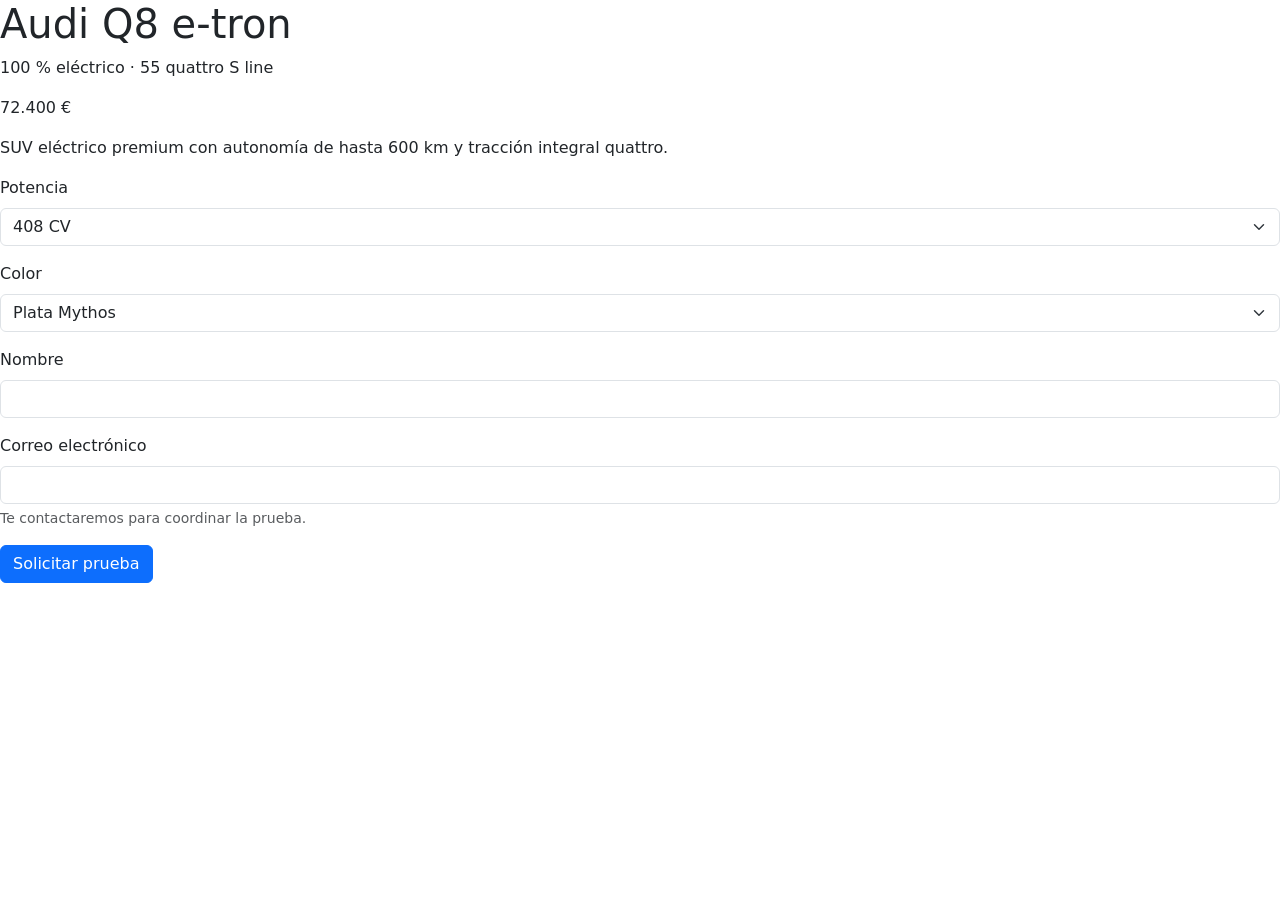
==== carShop/coche.html @ 6aa5308c "pagina del coche" ====
<!doctype html>
<html lang="es">
<head>
	<meta charset="utf-8">
	<meta name="viewport" content="width=device-width, initial-scale=1">
	<title>Audi Q8 e-tron | Car Shop</title>
	<link rel="stylesheet" href="scss/coche.css">
</head>
<body>
	<h1>Audi Q8 e-tron</h1>
	<p>100 % eléctrico · 55 quattro S line</p>
	<p>72.400 €</p>
	<p>SUV eléctrico premium con autonomía de hasta 600 km y tracción integral quattro.</p>

	<form>
		<div class="mb-3">
			<label for="potencia" class="form-label">Potencia</label>
			<select class="form-select" id="potencia" name="potencia">
				<option selected>408 CV</option>
				<option>340 CV</option>
				<option>503 CV</option>
			</select>
		</div>

		<div class="mb-3">
			<label for="color" class="form-label">Color</label>
			<select class="form-select" id="color" name="color">
				<option selected>Plata Mythos</option>
				<option>Negro Mito</option>
				<option>Gris Daytona</option>
				<option>Blanco Glaciar</option>
			</select>
		</div>

		<div class="mb-3">
			<label for="nombre" class="form-label">Nombre</label>
			<input class="form-control" id="nombre" name="nombre" type="text" required>
		</div>

		<div class="mb-3">
			<label for="correo" class="form-label">Correo electrónico</label>
			<input class="form-control" id="correo" name="correo" type="email" aria-describedby="ayuda-correo" required>
			<div class="form-text" id="ayuda-correo">Te contactaremos para coordinar la prueba.</div>
		</div>

		<button class="btn btn-primary" type="submit">Solicitar prueba</button>
	</form>
</body>
</html>
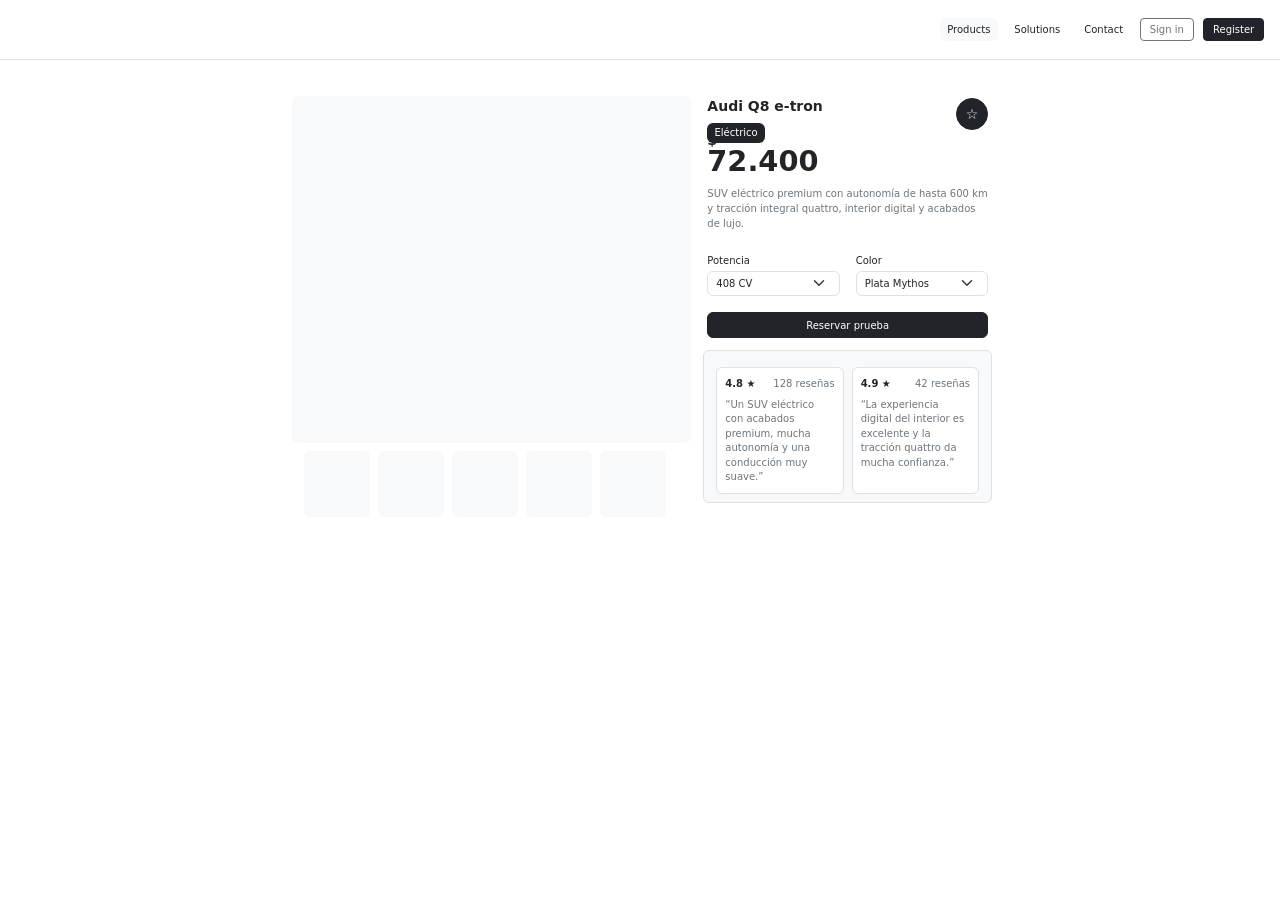
==== commit 8600f35c: "unifica estilos de las páginas de la tienda Co-authored-by: Copilot <223556219+Copilot@users.noreply" ====
--- a/carShop/coche.html
+++ b/carShop/coche.html
@@ -4,46 +4,89 @@
 	<meta charset="utf-8">
 	<meta name="viewport" content="width=device-width, initial-scale=1">
 	<title>Audi Q8 e-tron | Car Shop</title>
-	<link rel="stylesheet" href="scss/coche.css">
+	<link rel="stylesheet" href="scss/miestilo.css">
 </head>
-<body>
-	<h1>Audi Q8 e-tron</h1>
-	<p>100 % eléctrico · 55 quattro S line</p>
-	<p>72.400 €</p>
-	<p>SUV eléctrico premium con autonomía de hasta 600 km y tracción integral quattro.</p>
+<body class="car-detail-page">
+	<header class="d-flex justify-content-end align-items-center">
+		<nav class="d-flex align-items-center" aria-label="Navegación principal">
+			<p>Products</p>
+			<p>Solutions</p>
+			<p>Contact</p>
+			<button class="btn btn-outline-secondary btn-sm" type="button">Sign in</button>
+			<button class="btn btn-dark btn-sm" type="button">Register</button>
+		</nav>
+	</header>
 
-	<form>
-		<div class="mb-3">
-			<label for="potencia" class="form-label">Potencia</label>
-			<select class="form-select" id="potencia" name="potencia">
-				<option selected>408 CV</option>
-				<option>340 CV</option>
-				<option>503 CV</option>
-			</select>
+	<main class="container car-detail-content">
+		<div class="row g-3 car-detail-layout">
+			<section class="col-12 col-md-7 car-gallery" aria-label="Galería del Audi Q8 e-tron">
+				<div class="car-gallery-main" aria-hidden="true"></div>
+				<div class="d-flex gap-2 car-gallery-thumbnails">
+					<span class="car-gallery-thumbnail" aria-hidden="true"></span>
+					<span class="car-gallery-thumbnail" aria-hidden="true"></span>
+					<span class="car-gallery-thumbnail" aria-hidden="true"></span>
+					<span class="car-gallery-thumbnail" aria-hidden="true"></span>
+					<span class="car-gallery-thumbnail" aria-hidden="true"></span>
+				</div>
+			</section>
+
+			<section class="col-12 col-md-5 car-details" aria-labelledby="car-title">
+				<div class="d-flex justify-content-between align-items-start">
+					<div>
+						<h1 class="h4 mb-1" id="car-title">Audi Q8 e-tron</h1>
+						<span class="badge text-bg-dark">Eléctrico</span>
+					</div>
+					<button class="btn btn-dark rounded-circle car-favorite" type="button" aria-label="Guardar Audi Q8 e-tron">☆</button>
+				</div>
+
+				<p class="car-price mb-2"><span class="car-price-currency">$</span>72.400</p>
+				<p class="text-secondary car-description">SUV eléctrico premium con autonomía de hasta 600 km y tracción integral quattro, interior digital y acabados de lujo.</p>
+
+				<form action="#" method="post">
+					<div class="row g-3">
+						<div class="col-6">
+							<label class="form-label" for="potencia">Potencia</label>
+							<select class="form-select" id="potencia" name="potencia">
+								<option selected>408 CV</option>
+								<option>340 CV</option>
+								<option>503 CV</option>
+							</select>
+						</div>
+						<div class="col-6">
+							<label class="form-label" for="color">Color</label>
+							<select class="form-select" id="color" name="color">
+								<option selected>Plata Mythos</option>
+								<option>Negro Mito</option>
+								<option>Gris Daytona</option>
+								<option>Blanco Glaciar</option>
+							</select>
+						</div>
+					</div>
+					<button class="btn btn-dark w-100 mt-3" type="submit">Reservar prueba</button>
+				</form>
+
+				<div class="row g-2 car-reviews" aria-label="Opiniones de clientes">
+					<article class="col-6">
+						<div class="car-review h-100">
+							<div class="d-flex justify-content-between">
+								<strong>4.8 ★</strong>
+								<span>128 reseñas</span>
+							</div>
+							<p>“Un SUV eléctrico con acabados premium, mucha autonomía y una conducción muy suave.”</p>
+						</div>
+					</article>
+					<article class="col-6">
+						<div class="car-review h-100">
+							<div class="d-flex justify-content-between">
+								<strong>4.9 ★</strong>
+								<span>42 reseñas</span>
+							</div>
+							<p>“La experiencia digital del interior es excelente y la tracción quattro da mucha confianza.”</p>
+						</div>
+					</article>
+				</div>
+			</section>
 		</div>
-
-		<div class="mb-3">
-			<label for="color" class="form-label">Color</label>
-			<select class="form-select" id="color" name="color">
-				<option selected>Plata Mythos</option>
-				<option>Negro Mito</option>
-				<option>Gris Daytona</option>
-				<option>Blanco Glaciar</option>
-			</select>
-		</div>
-
-		<div class="mb-3">
-			<label for="nombre" class="form-label">Nombre</label>
-			<input class="form-control" id="nombre" name="nombre" type="text" required>
-		</div>
-
-		<div class="mb-3">
-			<label for="correo" class="form-label">Correo electrónico</label>
-			<input class="form-control" id="correo" name="correo" type="email" aria-describedby="ayuda-correo" required>
-			<div class="form-text" id="ayuda-correo">Te contactaremos para coordinar la prueba.</div>
-		</div>
-
-		<button class="btn btn-primary" type="submit">Solicitar prueba</button>
-	</form>
+	</main>
 </body>
 </html>
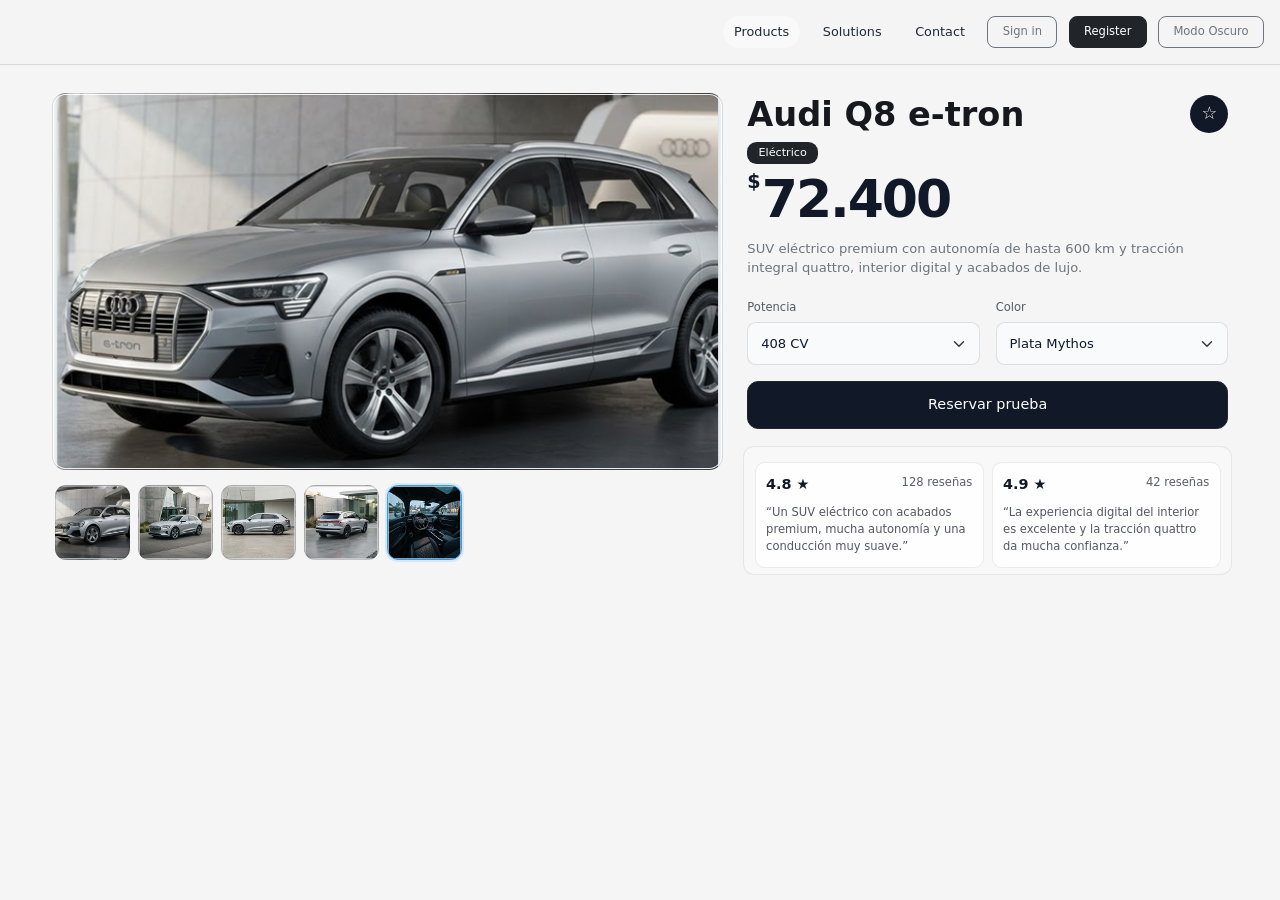
==== commit 411ed3a4: "Todo terminado" ====
--- a/carShop/coche.html
+++ b/carShop/coche.html
@@ -4,7 +4,7 @@
 	<meta charset="utf-8">
 	<meta name="viewport" content="width=device-width, initial-scale=1">
 	<title>Audi Q8 e-tron | Car Shop</title>
-	<link rel="stylesheet" href="scss/miestilo.css">
+	<link rel="stylesheet" href="css/miestilo.css">
 </head>
 <body class="car-detail-page">
 	<header class="d-flex justify-content-end align-items-center">
@@ -14,19 +14,20 @@
 			<p>Contact</p>
 			<button class="btn btn-outline-secondary btn-sm" type="button">Sign in</button>
 			<button class="btn btn-dark btn-sm" type="button">Register</button>
+			<button class="btn btn-outline-secondary btn-sm" id="theme-toggle" type="button" aria-pressed="false">Modo Oscuro</button>
 		</nav>
 	</header>
 
 	<main class="container car-detail-content">
 		<div class="row g-3 car-detail-layout">
 			<section class="col-12 col-md-7 car-gallery" aria-label="Galería del Audi Q8 e-tron">
-				<div class="car-gallery-main" aria-hidden="true"></div>
-				<div class="d-flex gap-2 car-gallery-thumbnails">
-					<span class="car-gallery-thumbnail" aria-hidden="true"></span>
-					<span class="car-gallery-thumbnail" aria-hidden="true"></span>
-					<span class="car-gallery-thumbnail" aria-hidden="true"></span>
-					<span class="car-gallery-thumbnail" aria-hidden="true"></span>
-					<span class="car-gallery-thumbnail" aria-hidden="true"></span>
+				<div class="car-gallery-main" aria-hidden="true" style="background-image: url('imagenes/imagenes de coche/Foto — Audi Q8 e-tron.png');"></div>
+				<div class="d-flex gap-2 car-gallery-thumbnails" aria-label="Seleccionar imagen del vehículo">
+					<button type="button" class="car-gallery-thumbnail" aria-label="Vista principal" data-image="imagenes/imagenes de coche/Foto — Audi Q8 e-tron.png" style="background-image: url('imagenes/imagenes de coche/Foto — Audi Q8 e-tron.png');"></button>
+					<button type="button" class="car-gallery-thumbnail" aria-label="Vista frontal" data-image="imagenes/imagenes de coche/Vista frontal.png" style="background-image: url('imagenes/imagenes de coche/Vista frontal.png');"></button>
+					<button type="button" class="car-gallery-thumbnail" aria-label="Vista lateral" data-image="imagenes/imagenes de coche/Vista lateral.png" style="background-image: url('imagenes/imagenes de coche/Vista lateral.png');"></button>
+					<button type="button" class="car-gallery-thumbnail" aria-label="Vista trasera" data-image="imagenes/imagenes de coche/Vista trasera.png" style="background-image: url('imagenes/imagenes de coche/Vista trasera.png');"></button>
+					<button type="button" class="car-gallery-thumbnail active" aria-label="Vista interior" data-image="imagenes/imagenes de coche/Vista interior.png" style="background-image: url('imagenes/imagenes de coche/Vista interior.png');"></button>
 				</div>
 			</section>
 
@@ -65,7 +66,7 @@
 					<button class="btn btn-dark w-100 mt-3" type="submit">Reservar prueba</button>
 				</form>
 
-				<div class="row g-2 car-reviews" aria-label="Opiniones de clientes">
+				<div class="row g-2 car-reviews">
 					<article class="col-6">
 						<div class="car-review h-100">
 							<div class="d-flex justify-content-between">
@@ -88,5 +89,6 @@
 			</section>
 		</div>
 	</main>
+	<script src="js/modo_oscuro.js" defer></script>
 </body>
 </html>
